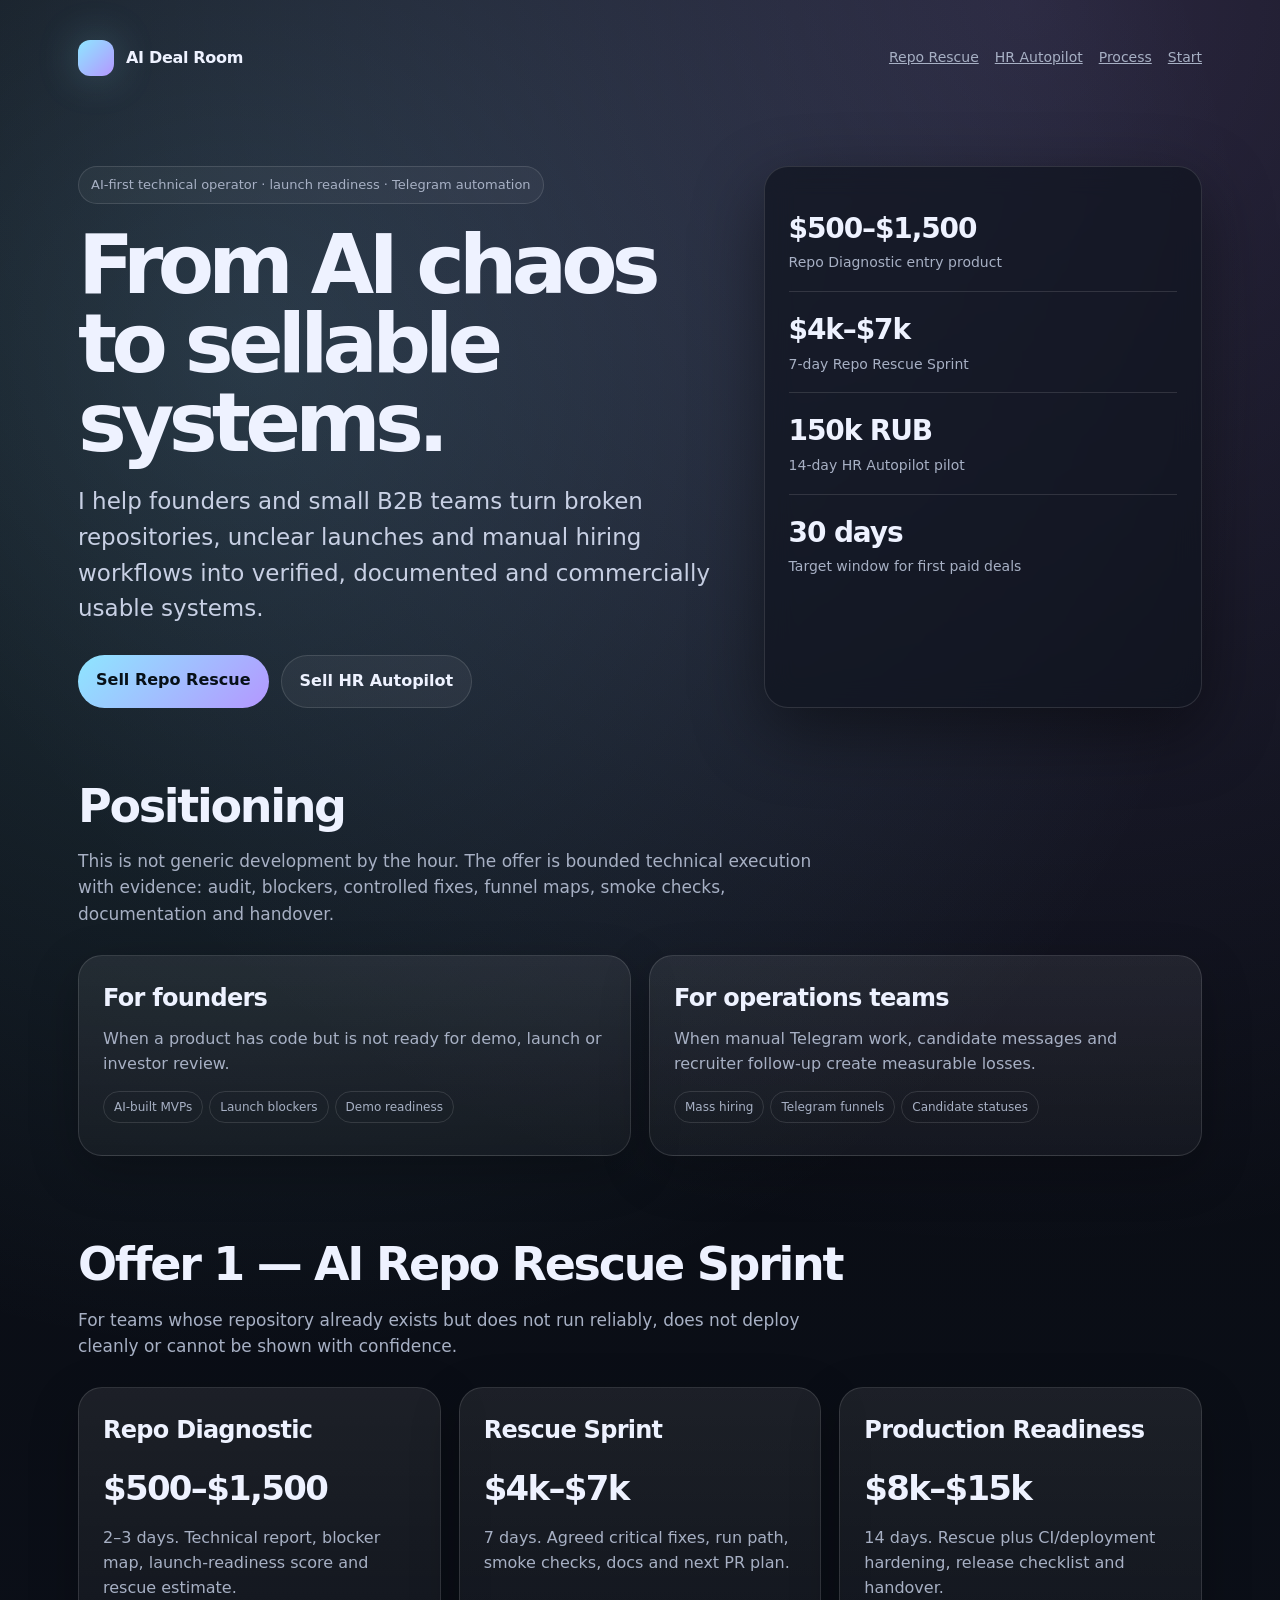
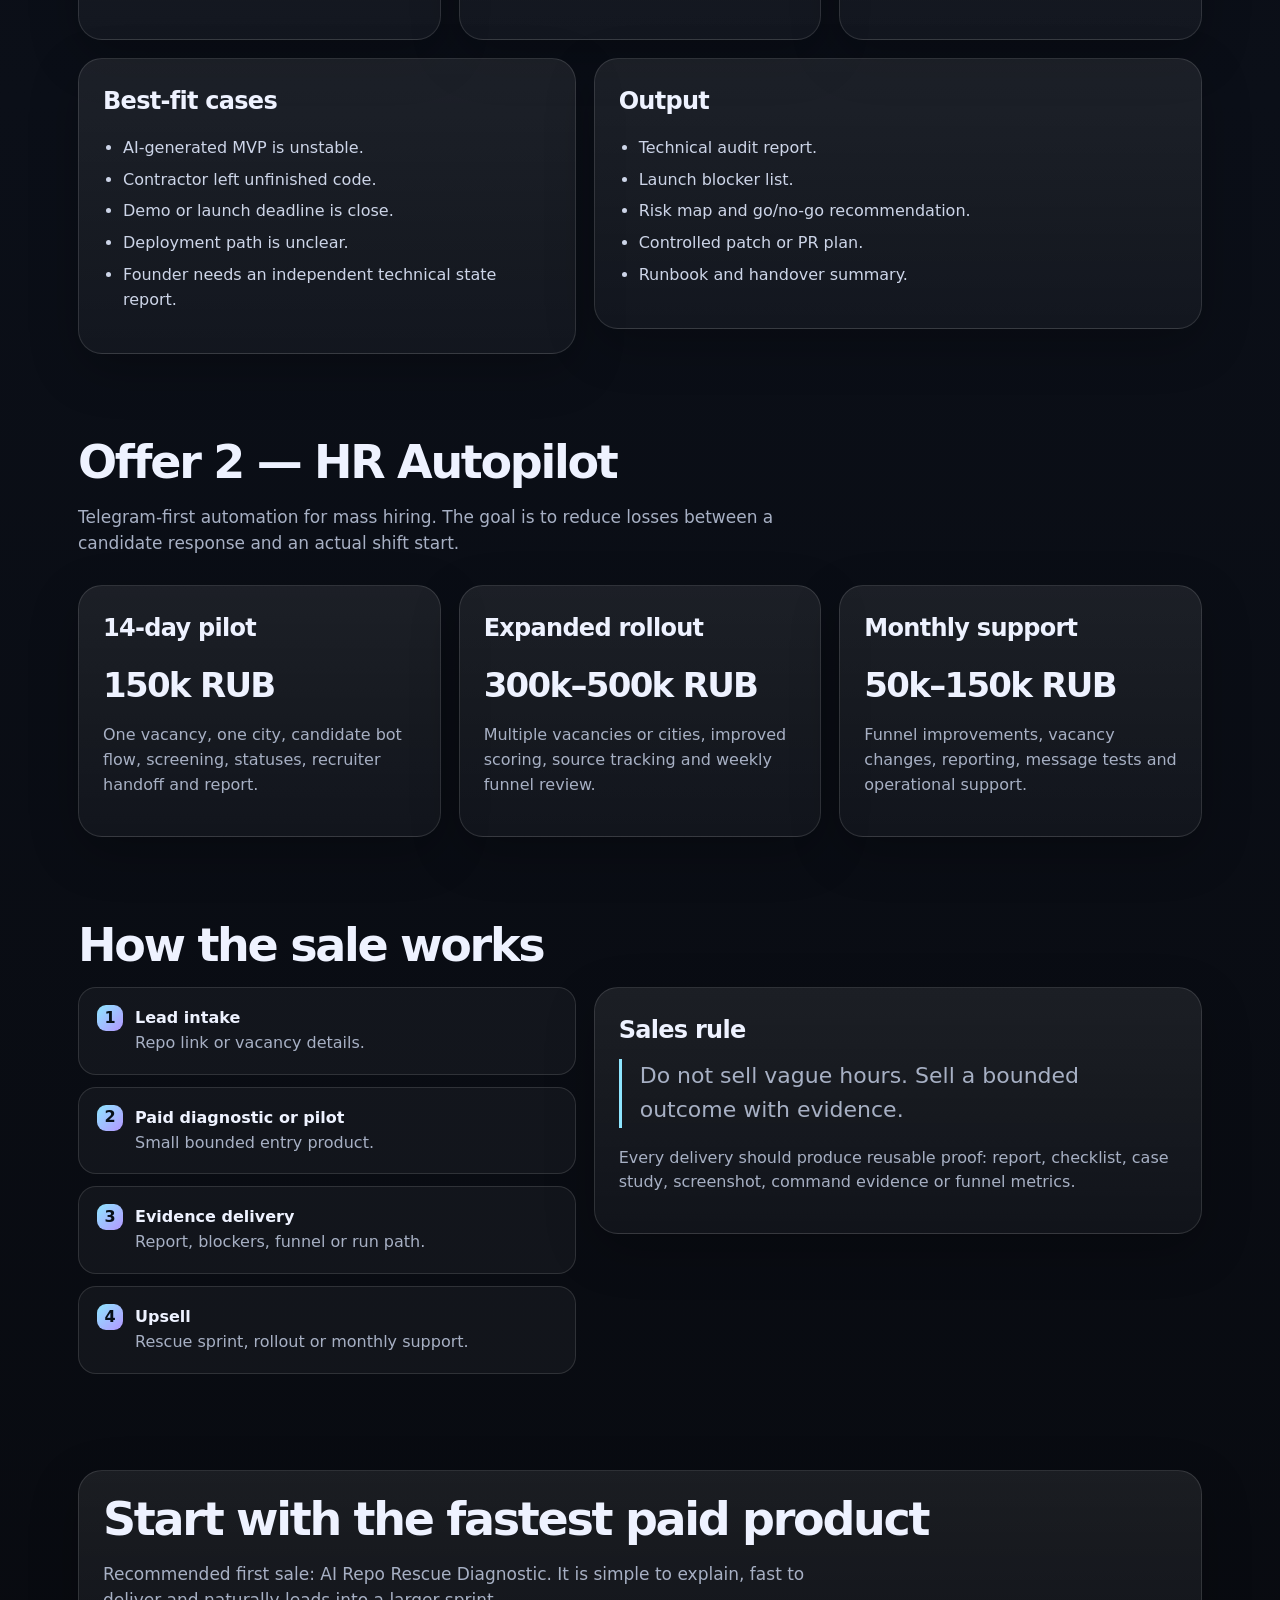
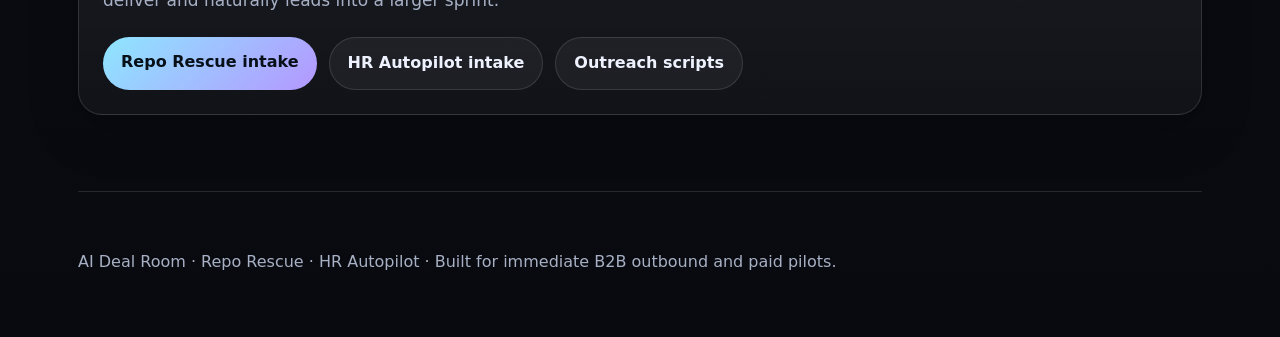
==== deal-room/index.html @ d8de6986 "add public deal room landing page" ====
<!doctype html>
<html lang="ru">
<head>
  <meta charset="utf-8" />
  <meta name="viewport" content="width=device-width, initial-scale=1" />
  <title>AI Deal Room — Repo Rescue & HR Autopilot</title>
  <meta name="description" content="AI-first technical operator: repo rescue, launch readiness, Telegram automation and HR Autopilot pilots." />
  <style>
    :root {
      --bg: #080a0f;
      --panel: #10141f;
      --panel2: #151b2a;
      --text: #eef2ff;
      --muted: #a7b0c4;
      --line: rgba(255,255,255,.12);
      --accent: #8ee6ff;
      --accent2: #b497ff;
      --ok: #69f0ae;
      --warn: #ffd166;
      --shadow: 0 24px 70px rgba(0,0,0,.45);
      --radius: 24px;
    }
    * { box-sizing: border-box; }
    body {
      margin: 0;
      font-family: Inter, ui-sans-serif, system-ui, -apple-system, BlinkMacSystemFont, "Segoe UI", sans-serif;
      color: var(--text);
      background:
        radial-gradient(circle at 20% 10%, rgba(142,230,255,.18), transparent 30%),
        radial-gradient(circle at 80% 0%, rgba(180,151,255,.20), transparent 34%),
        linear-gradient(180deg, #080a0f 0%, #0b0f18 48%, #080a0f 100%);
      line-height: 1.55;
    }
    a { color: inherit; }
    .wrap { max-width: 1180px; margin: 0 auto; padding: 28px; }
    .nav { display: flex; justify-content: space-between; align-items: center; gap: 20px; padding: 12px 0 44px; }
    .brand { display: flex; align-items: center; gap: 12px; font-weight: 750; letter-spacing: -.02em; }
    .mark { width: 36px; height: 36px; border-radius: 12px; background: linear-gradient(135deg, var(--accent), var(--accent2)); box-shadow: 0 0 40px rgba(142,230,255,.25); }
    .navlinks { display: flex; gap: 16px; color: var(--muted); font-size: 14px; }
    .hero { padding: 46px 0 32px; display: grid; grid-template-columns: 1.2fr .8fr; gap: 28px; align-items: stretch; }
    .eyebrow { display: inline-flex; gap: 8px; align-items: center; padding: 8px 12px; border: 1px solid var(--line); border-radius: 999px; color: var(--muted); background: rgba(255,255,255,.04); font-size: 13px; }
    h1 { font-size: clamp(42px, 7vw, 82px); line-height: .96; margin: 22px 0; letter-spacing: -.07em; }
    .lead { font-size: clamp(18px, 2vw, 23px); color: #c8d0e4; max-width: 760px; margin: 0 0 28px; }
    .cta { display: flex; flex-wrap: wrap; gap: 12px; margin-top: 24px; }
    .btn { border: 1px solid var(--line); border-radius: 999px; padding: 13px 18px; text-decoration: none; font-weight: 700; background: rgba(255,255,255,.05); }
    .btn.primary { color: #071018; background: linear-gradient(135deg, var(--accent), var(--accent2)); border: 0; }
    .sidecard { background: rgba(16,20,31,.72); border: 1px solid var(--line); border-radius: var(--radius); padding: 24px; box-shadow: var(--shadow); backdrop-filter: blur(14px); }
    .metric { padding: 16px 0; border-bottom: 1px solid var(--line); }
    .metric:last-child { border-bottom: 0; }
    .metric b { display: block; font-size: 28px; letter-spacing: -.04em; }
    .metric span { color: var(--muted); font-size: 14px; }
    .section { padding: 42px 0; }
    h2 { font-size: clamp(30px, 4vw, 46px); line-height: 1.05; margin: 0 0 18px; letter-spacing: -.05em; }
    .sub { color: var(--muted); max-width: 760px; margin: 0 0 28px; font-size: 17px; }
    .grid { display: grid; grid-template-columns: repeat(2, minmax(0,1fr)); gap: 18px; }
    .cards3 { display: grid; grid-template-columns: repeat(3, minmax(0,1fr)); gap: 18px; }
    .card { background: linear-gradient(180deg, rgba(255,255,255,.075), rgba(255,255,255,.035)); border: 1px solid var(--line); border-radius: var(--radius); padding: 24px; box-shadow: 0 16px 50px rgba(0,0,0,.24); }
    .card h3 { margin: 0 0 10px; font-size: 24px; letter-spacing: -.03em; }
    .card p { margin: 0 0 14px; color: var(--muted); }
    .tag { display: inline-flex; border: 1px solid var(--line); border-radius: 999px; padding: 6px 10px; color: var(--muted); font-size: 12px; margin: 0 6px 8px 0; }
    ul { padding-left: 20px; color: #cdd5e8; }
    li { margin: 7px 0; }
    .price { font-size: 34px; font-weight: 850; letter-spacing: -.05em; margin: 12px 0; }
    .muted { color: var(--muted); }
    .split { display: grid; grid-template-columns: .9fr 1.1fr; gap: 18px; align-items: start; }
    .steps { counter-reset: step; }
    .step { position: relative; padding: 18px 18px 18px 56px; border: 1px solid var(--line); border-radius: 18px; margin-bottom: 12px; background: rgba(255,255,255,.04); }
    .step:before { counter-increment: step; content: counter(step); position: absolute; left: 18px; top: 17px; width: 26px; height: 26px; border-radius: 9px; display: grid; place-items: center; color: #071018; background: linear-gradient(135deg, var(--accent), var(--accent2)); font-weight: 800; }
    .quote { font-size: 22px; color: #dfe6fb; border-left: 3px solid var(--accent); padding-left: 18px; margin: 0; }
    .footer { padding: 42px 0 18px; color: var(--muted); border-top: 1px solid var(--line); margin-top: 34px; }
    @media (max-width: 860px) {
      .hero, .grid, .cards3, .split { grid-template-columns: 1fr; }
      .nav { align-items: flex-start; flex-direction: column; }
      .navlinks { flex-wrap: wrap; }
      .wrap { padding: 20px; }
    }
  </style>
</head>
<body>
  <main class="wrap">
    <nav class="nav">
      <div class="brand"><span class="mark"></span><span>AI Deal Room</span></div>
      <div class="navlinks">
        <a href="#repo">Repo Rescue</a>
        <a href="#hr">HR Autopilot</a>
        <a href="#process">Process</a>
        <a href="#contact">Start</a>
      </div>
    </nav>

    <section class="hero">
      <div>
        <span class="eyebrow">AI-first technical operator · launch readiness · Telegram automation</span>
        <h1>From AI chaos to sellable systems.</h1>
        <p class="lead">I help founders and small B2B teams turn broken repositories, unclear launches and manual hiring workflows into verified, documented and commercially usable systems.</p>
        <div class="cta">
          <a class="btn primary" href="#repo">Sell Repo Rescue</a>
          <a class="btn" href="#hr">Sell HR Autopilot</a>
        </div>
      </div>
      <aside class="sidecard">
        <div class="metric"><b>$500–$1,500</b><span>Repo Diagnostic entry product</span></div>
        <div class="metric"><b>$4k–$7k</b><span>7-day Repo Rescue Sprint</span></div>
        <div class="metric"><b>150k RUB</b><span>14-day HR Autopilot pilot</span></div>
        <div class="metric"><b>30 days</b><span>Target window for first paid deals</span></div>
      </aside>
    </section>

    <section class="section">
      <h2>Positioning</h2>
      <p class="sub">This is not generic development by the hour. The offer is bounded technical execution with evidence: audit, blockers, controlled fixes, funnel maps, smoke checks, documentation and handover.</p>
      <div class="grid">
        <div class="card">
          <h3>For founders</h3>
          <p>When a product has code but is not ready for demo, launch or investor review.</p>
          <span class="tag">AI-built MVPs</span><span class="tag">Launch blockers</span><span class="tag">Demo readiness</span>
        </div>
        <div class="card">
          <h3>For operations teams</h3>
          <p>When manual Telegram work, candidate messages and recruiter follow-up create measurable losses.</p>
          <span class="tag">Mass hiring</span><span class="tag">Telegram funnels</span><span class="tag">Candidate statuses</span>
        </div>
      </div>
    </section>

    <section id="repo" class="section">
      <h2>Offer 1 — AI Repo Rescue Sprint</h2>
      <p class="sub">For teams whose repository already exists but does not run reliably, does not deploy cleanly or cannot be shown with confidence.</p>
      <div class="cards3">
        <div class="card">
          <h3>Repo Diagnostic</h3>
          <div class="price">$500–$1,500</div>
          <p>2–3 days. Technical report, blocker map, launch-readiness score and rescue estimate.</p>
        </div>
        <div class="card">
          <h3>Rescue Sprint</h3>
          <div class="price">$4k–$7k</div>
          <p>7 days. Agreed critical fixes, run path, smoke checks, docs and next PR plan.</p>
        </div>
        <div class="card">
          <h3>Production Readiness</h3>
          <div class="price">$8k–$15k</div>
          <p>14 days. Rescue plus CI/deployment hardening, release checklist and handover.</p>
        </div>
      </div>
      <div class="split" style="margin-top:18px;">
        <div class="card">
          <h3>Best-fit cases</h3>
          <ul>
            <li>AI-generated MVP is unstable.</li>
            <li>Contractor left unfinished code.</li>
            <li>Demo or launch deadline is close.</li>
            <li>Deployment path is unclear.</li>
            <li>Founder needs an independent technical state report.</li>
          </ul>
        </div>
        <div class="card">
          <h3>Output</h3>
          <ul>
            <li>Technical audit report.</li>
            <li>Launch blocker list.</li>
            <li>Risk map and go/no-go recommendation.</li>
            <li>Controlled patch or PR plan.</li>
            <li>Runbook and handover summary.</li>
          </ul>
        </div>
      </div>
    </section>

    <section id="hr" class="section">
      <h2>Offer 2 — HR Autopilot</h2>
      <p class="sub">Telegram-first automation for mass hiring. The goal is to reduce losses between a candidate response and an actual shift start.</p>
      <div class="cards3">
        <div class="card">
          <h3>14-day pilot</h3>
          <div class="price">150k RUB</div>
          <p>One vacancy, one city, candidate bot flow, screening, statuses, recruiter handoff and report.</p>
        </div>
        <div class="card">
          <h3>Expanded rollout</h3>
          <div class="price">300k–500k RUB</div>
          <p>Multiple vacancies or cities, improved scoring, source tracking and weekly funnel review.</p>
        </div>
        <div class="card">
          <h3>Monthly support</h3>
          <div class="price">50k–150k RUB</div>
          <p>Funnel improvements, vacancy changes, reporting, message tests and operational support.</p>
        </div>
      </div>
    </section>

    <section id="process" class="section">
      <h2>How the sale works</h2>
      <div class="split">
        <div class="steps">
          <div class="step"><b>Lead intake</b><br><span class="muted">Repo link or vacancy details.</span></div>
          <div class="step"><b>Paid diagnostic or pilot</b><br><span class="muted">Small bounded entry product.</span></div>
          <div class="step"><b>Evidence delivery</b><br><span class="muted">Report, blockers, funnel or run path.</span></div>
          <div class="step"><b>Upsell</b><br><span class="muted">Rescue sprint, rollout or monthly support.</span></div>
        </div>
        <div class="card">
          <h3>Sales rule</h3>
          <p class="quote">Do not sell vague hours. Sell a bounded outcome with evidence.</p>
          <p class="muted" style="margin-top:18px;">Every delivery should produce reusable proof: report, checklist, case study, screenshot, command evidence or funnel metrics.</p>
        </div>
      </div>
    </section>

    <section id="contact" class="section">
      <div class="card">
        <h2>Start with the fastest paid product</h2>
        <p class="sub">Recommended first sale: AI Repo Rescue Diagnostic. It is simple to explain, fast to deliver and naturally leads into a larger sprint.</p>
        <div class="cta">
          <a class="btn primary" href="repo-rescue-intake.md">Repo Rescue intake</a>
          <a class="btn" href="hr-autopilot-intake.md">HR Autopilot intake</a>
          <a class="btn" href="outreach-scripts.md">Outreach scripts</a>
        </div>
      </div>
    </section>

    <footer class="footer">
      <p>AI Deal Room · Repo Rescue · HR Autopilot · Built for immediate B2B outbound and paid pilots.</p>
    </footer>
  </main>
</body>
</html>
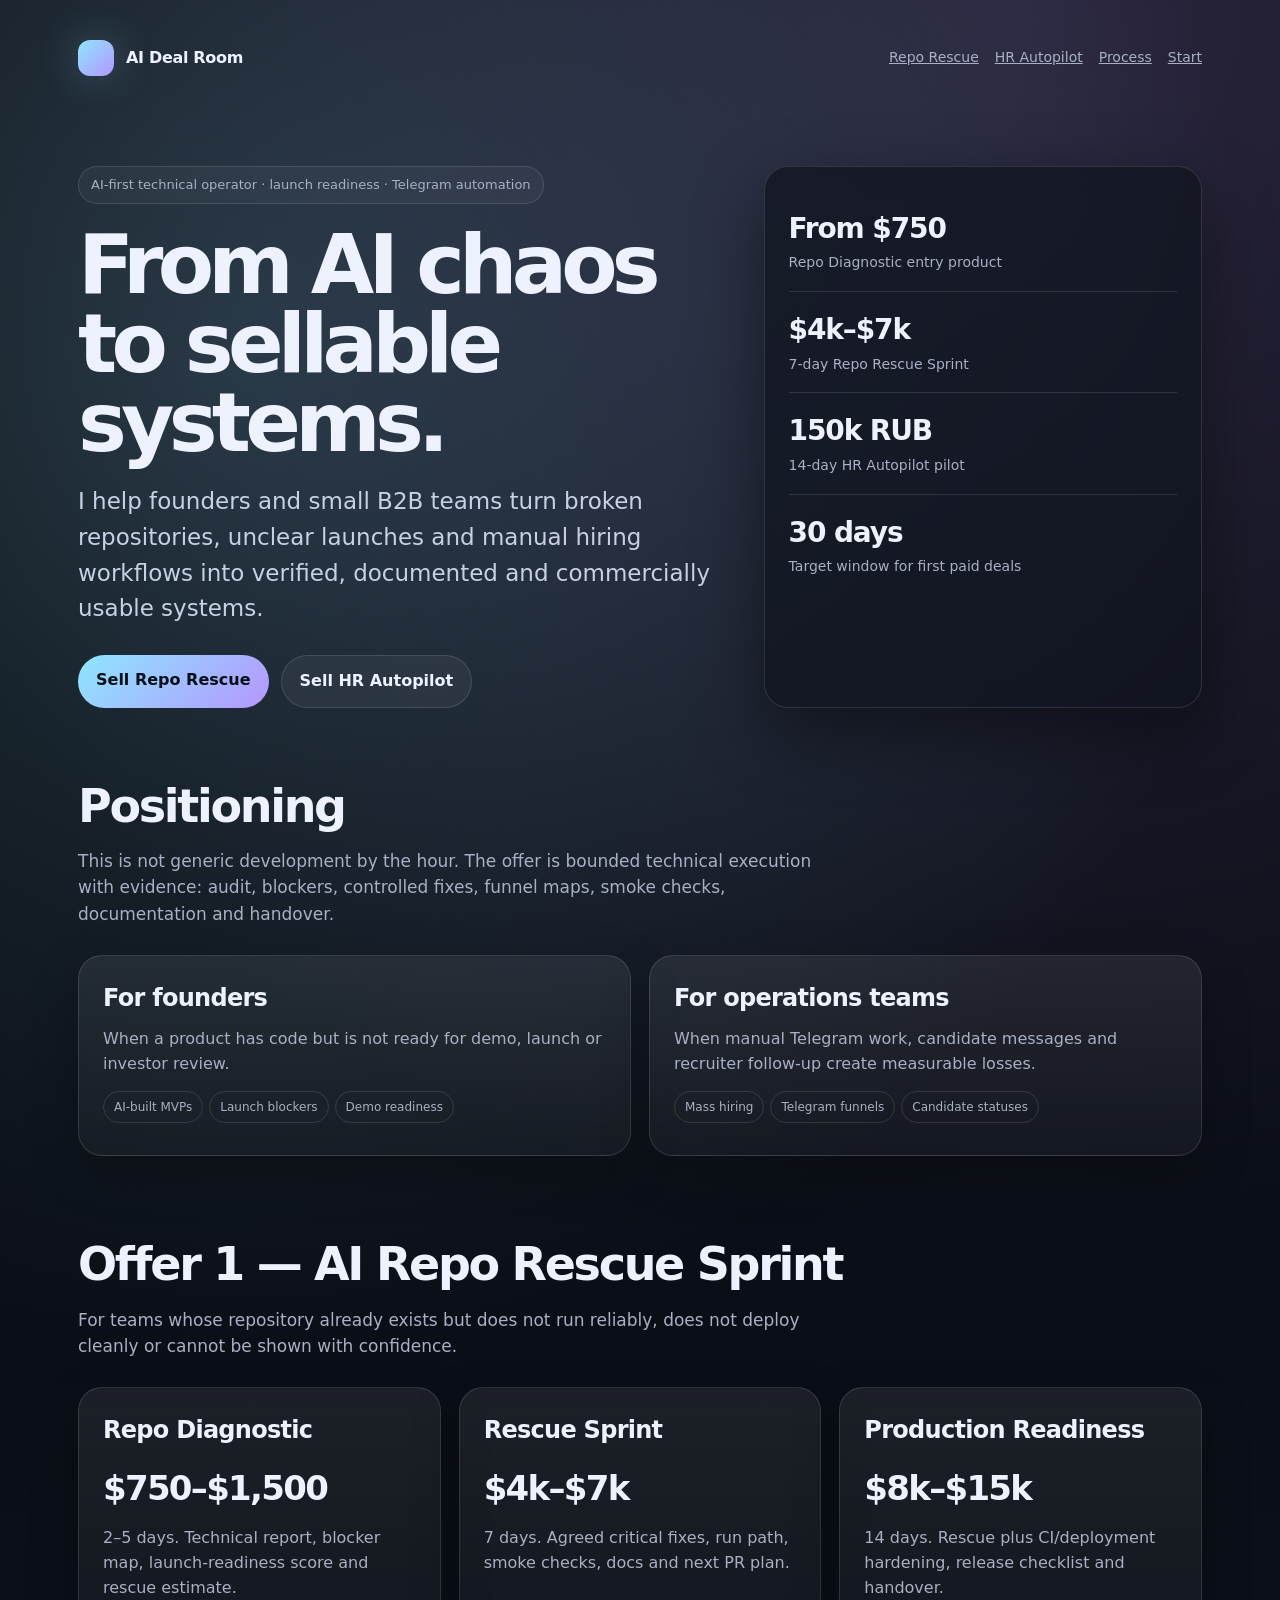
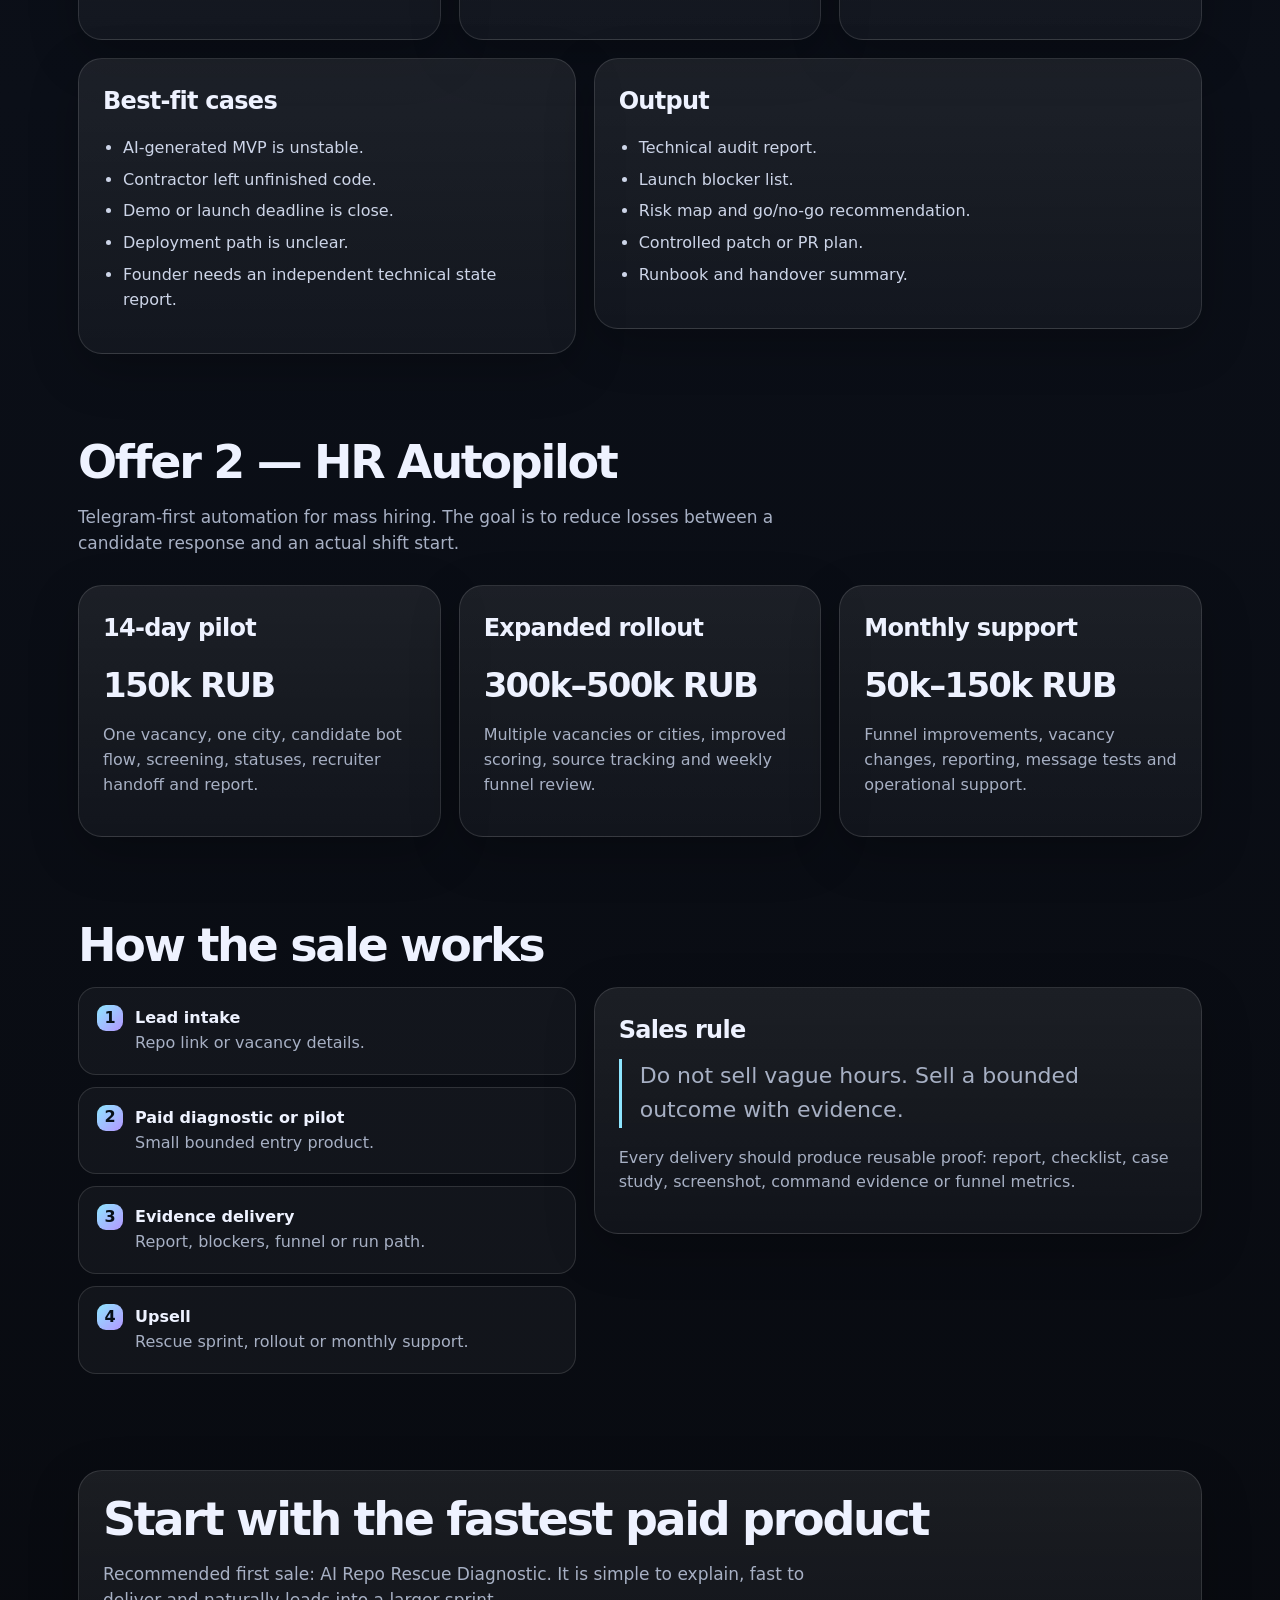
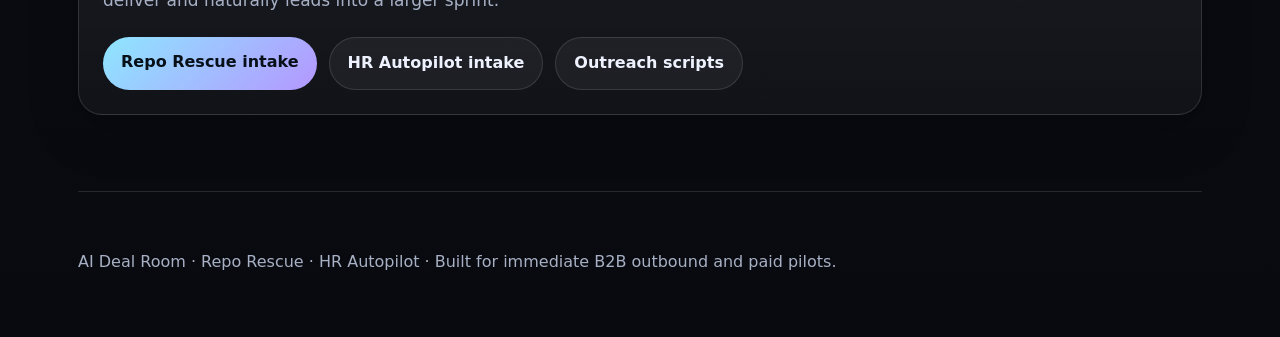
==== commit 48ebaaa8: "align public pricing with marketplace packages" ====
--- a/deal-room/index.html
+++ b/deal-room/index.html
@@ -99,7 +99,7 @@
         </div>
       </div>
       <aside class="sidecard">
-        <div class="metric"><b>$500–$1,500</b><span>Repo Diagnostic entry product</span></div>
+        <div class="metric"><b>From $750</b><span>Repo Diagnostic entry product</span></div>
         <div class="metric"><b>$4k–$7k</b><span>7-day Repo Rescue Sprint</span></div>
         <div class="metric"><b>150k RUB</b><span>14-day HR Autopilot pilot</span></div>
         <div class="metric"><b>30 days</b><span>Target window for first paid deals</span></div>
@@ -129,8 +129,8 @@
       <div class="cards3">
         <div class="card">
           <h3>Repo Diagnostic</h3>
-          <div class="price">$500–$1,500</div>
-          <p>2–3 days. Technical report, blocker map, launch-readiness score and rescue estimate.</p>
+          <div class="price">$750–$1,500</div>
+          <p>2–5 days. Technical report, blocker map, launch-readiness score and rescue estimate.</p>
         </div>
         <div class="card">
           <h3>Rescue Sprint</h3>
